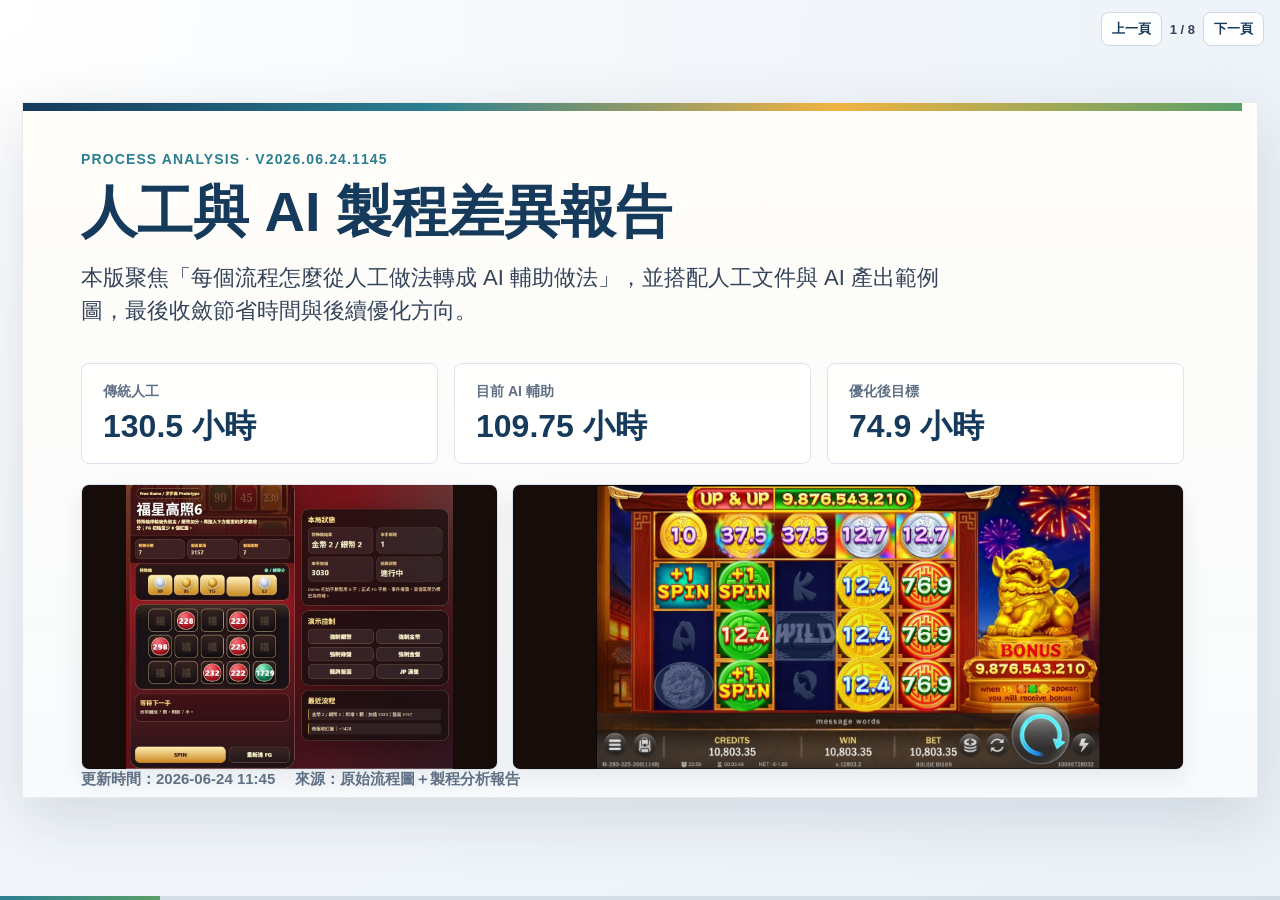
==== functions/game-design/index.html @ 64826c6e "新增企劃成果頁(自包含打包 game-design/，企劃卡片接上連結)＋Client 更新為福星6新版 Co-Authored-By: Claude Opus 4.8 (1M context) <n" ====
<!doctype html>
<html lang="zh-Hant">
<head>
  <meta charset="utf-8">
  <meta name="viewport" content="width=device-width, initial-scale=1">
  <title>人工與 AI 製程差異報告</title>
  <link rel="stylesheet" href="presentation-editor.css">
  <style>
    :root {
      --bg: #f3f7fb;
      --ink: #182235;
      --muted: #607085;
      --navy: #163a5c;
      --teal: #2b7f90;
      --amber: #f0b342;
      --green: #5a9f69;
      --red: #c7534b;
      --paper: #fffdf8;
      --line: #dce5ee;
      --soft: #f7fafc;
      --shadow: 0 20px 60px rgba(30, 48, 70, .14);
    }
    * { box-sizing: border-box; }
    html, body { height: 100%; }
    body {
      margin: 0;
      background: radial-gradient(circle at top left, #ffffff 0, var(--bg) 44%, #eaf1f7 100%);
      color: var(--ink);
      font-family: -apple-system, BlinkMacSystemFont, "Segoe UI", "Microsoft JhengHei", sans-serif;
      overflow: hidden;
    }
    .stage { width: 100vw; height: 100vh; display: grid; place-items: center; padding: 22px; }
    .deck {
      position: relative;
      width: min(100%, calc(100vh * 16 / 9));
      aspect-ratio: 16 / 9;
      overflow: hidden;
      background: var(--paper);
      border: 1px solid rgba(23, 32, 51, .08);
      box-shadow: var(--shadow);
    }
	    .slide {
	      position: absolute;
	      inset: 0;
	      display: none;
	      padding: 48px 58px 42px;
	      background: linear-gradient(180deg, #fffdf8 0%, #f8fbfd 100%);
	      overflow-x: hidden;
	      overflow-y: auto;
	      scrollbar-gutter: stable;
	    }
    .slide.active { display: flex; flex-direction: column; }
    .slide::before {
      content: "";
      position: absolute;
      inset: 0 0 auto;
      height: 8px;
      background: linear-gradient(90deg, var(--navy), var(--teal), var(--amber), var(--green));
    }
    .kicker { color: var(--teal); font-size: 14px; font-weight: 900; letter-spacing: .08em; text-transform: uppercase; }
    h1, h2, h3, p { margin: 0; }
    h1 { margin-top: 14px; max-width: 950px; color: var(--navy); font-size: 56px; line-height: 1.12; letter-spacing: 0; }
    h2 { margin-top: 10px; color: var(--navy); font-size: 39px; line-height: 1.15; letter-spacing: 0; }
    h3 { color: var(--navy); letter-spacing: 0; }
    .lead { margin-top: 18px; max-width: 900px; color: #35445a; font-size: 22px; line-height: 1.48; }
    .version { margin-top: auto; display: flex; gap: 20px; color: var(--muted); font-size: 15px; font-weight: 800; }
    .hero-strip, .savings-grid {
      display: grid;
      grid-template-columns: repeat(3, minmax(0, 1fr));
      gap: 16px;
      margin-top: 36px;
    }
    .hero-strip div, .saving-card, .compare-panel, .evidence-panel, .insight, .large-image, .optimization-grid div, .phase-split div {
      border: 1px solid var(--line);
      border-radius: 8px;
      background: rgba(255,255,255,.88);
    }
    .hero-strip div, .saving-card { padding: 19px 21px; }
    .hero-strip span, .saving-card span, .panel-head span, .evidence-panel > span, .phase-split span {
      display: block;
      color: var(--muted);
      font-size: 14px;
      font-weight: 900;
    }
    .hero-strip strong, .saving-card strong { display: block; margin-top: 8px; color: var(--navy); font-size: 32px; line-height: 1.08; }
    .saving-card em { display: block; margin-top: 8px; color: #3e5068; font-style: normal; font-size: 16px; font-weight: 800; }
    .saving-card.highlight strong, .saving-card.highlight em { color: var(--green); }
	    .cover-showcase {
	      display: grid;
	      grid-template-columns: .62fr 1fr;
	      gap: 14px;
	      margin-top: 20px;
	      min-height: 286px;
	    }
	    .cover-image {
	      min-width: 0;
	      min-height: 286px;
	      overflow: hidden;
	      border: 1px solid var(--line);
	      border-radius: 8px;
	      background: #f6f2ec;
	      box-shadow: 0 10px 24px rgba(24, 42, 64, .08);
    }
    .cover-image img {
      width: 100%;
      height: 100%;
	      object-fit: contain;
	      background: #160d0b;
	    }
	    .cover-showcase figure {
	      min-width: 0;
	      min-height: 286px;
	      padding: 10px;
	      border: 1px solid var(--line);
	      border-radius: 8px;
	      background: #fff;
	      box-shadow: 0 10px 24px rgba(24, 42, 64, .08);
	      display: flex;
	      flex-direction: column;
	    }
	    .cover-showcase figure .image-link-wrap {
	      flex: 1;
	      min-height: 0;
	      display: flex;
	    }
	    .cover-showcase figure img {
	      width: 100%;
	      flex: 1;
	      min-height: 0;
	      object-fit: contain;
	      border-radius: 6px;
	      background: #160d0b;
	    }
    .overview-grid {
      display: grid;
      grid-template-columns: repeat(2, minmax(0, 1fr));
      gap: 22px;
      margin-top: 28px;
      flex: 1;
      min-height: 0;
    }
    .large-image { padding: 14px; display: flex; flex-direction: column; min-height: 0; }
    figure { margin: 0; }
    figcaption { margin-top: 8px; color: var(--muted); font-size: 13px; font-weight: 900; }
    img { max-width: 100%; display: block; }
    .large-image img {
      width: 100%;
      flex: 1;
      min-height: 0;
      object-fit: contain;
      border: 1px solid var(--line);
      border-radius: 6px;
      background: #f4f0e8;
    }
	    .process-layout {
	      display: grid;
	      grid-template-columns: minmax(0, .95fr) minmax(0, .95fr) minmax(280px, .8fr);
	      gap: 16px;
	      margin-top: 24px;
	      flex: 1;
	      min-height: 0;
	    }
	    .compare-panel { padding: 18px; min-height: 0; overflow-x: hidden; overflow-y: auto; }
    .compare-panel.human { border-top: 7px solid var(--amber); }
    .compare-panel.ai { border-top: 7px solid var(--teal); }
    .panel-head { display: flex; justify-content: space-between; gap: 10px; align-items: baseline; }
    .panel-head strong { color: var(--red); font-size: 20px; white-space: nowrap; }
    .compare-panel.ai .panel-head strong { color: var(--teal); }
    .compare-panel h3 { margin-top: 12px; font-size: 23px; line-height: 1.25; }
    ul { margin: 16px 0 0; padding-left: 20px; color: #35445a; font-size: 17px; line-height: 1.45; }
    li + li { margin-top: 9px; }
	    .evidence-panel { padding: 16px; min-height: 0; display: flex; flex-direction: column; overflow-x: hidden; overflow-y: auto; }
	    .evidence-grid { display: grid; gap: 14px; margin-top: 10px; flex: 0 0 auto; overflow: visible; padding-right: 3px; align-items: start; grid-auto-rows: max-content; }
	    .evidence-grid figure { min-height: 0; display: grid; grid-template-rows: auto auto auto; align-content: start; }
    .evidence-grid img {
      width: 100%;
      max-height: 118px;
      object-fit: contain;
      border: 1px solid var(--line);
      border-radius: 6px;
      background: #f4f0e8;
    }
    .insight {
      margin-top: 16px;
      padding: 14px 18px;
      border-left: 8px solid var(--green);
      color: #33465e;
      font-size: 18px;
      line-height: 1.42;
      background: #f7fbf8;
    }
    .evidence-board {
      display: grid;
      grid-template-columns: repeat(5, minmax(0, 1fr));
      gap: 12px;
      margin-top: 26px;
      flex: 1;
      min-height: 0;
    }
    .evidence-board figure {
      border: 1px solid var(--line);
      border-radius: 8px;
      background: #fff;
      padding: 10px;
      min-height: 0;
      display: flex;
      flex-direction: column;
    }
    .evidence-board img {
      width: 100%;
      flex: 1;
      min-height: 0;
      object-fit: contain;
      border-radius: 6px;
      background: #f6f2ec;
      border: 1px solid var(--line);
    }
    .phase-split {
      display: grid;
      grid-template-columns: repeat(2, minmax(0, 1fr));
      gap: 18px;
      margin-top: 24px;
    }
    .phase-split div { padding: 18px; }
    .phase-split strong { display: block; margin-top: 8px; color: var(--navy); font-size: 25px; }
    .phase-split p { margin-top: 8px; color: #4b5b72; font-size: 17px; }
    .final-layout {
      display: grid;
      grid-template-columns: minmax(0, .92fr) minmax(0, 1.08fr);
      gap: 16px;
      margin-top: 18px;
      flex: 0 1 auto;
      min-height: 0;
    }
    .final-savings {
      display: grid;
      gap: 8px;
      min-height: 0;
    }
    .final-savings .saving-card { padding: 10px 14px; }
    .final-savings .saving-card strong { margin-top: 4px; font-size: 24px; }
    .final-savings .saving-card em { margin-top: 4px; font-size: 14px; }
    .phase-mini {
      border: 1px solid var(--line);
      border-radius: 8px;
      background: #fff;
      padding: 9px 14px;
    }
    .phase-mini span {
      display: block;
      color: var(--muted);
      font-size: 13px;
      font-weight: 900;
    }
    .phase-mini strong {
      display: block;
      margin-top: 3px;
      color: var(--navy);
      font-size: 17px;
      line-height: 1.18;
    }
    .phase-mini p { margin-top: 3px; color: #4b5b72; font-size: 13px; }
    .final-optimizations {
      display: grid;
      grid-template-columns: 1fr;
      gap: 12px;
      min-height: 0;
    }
    .final-optimizations div {
      border: 1px solid var(--line);
      border-radius: 8px;
      background: #fff;
      padding: 14px 17px;
      border-left: 7px solid var(--teal);
    }
    .final-optimizations div:nth-child(2) { border-left-color: var(--amber); }
    .final-optimizations div:nth-child(3) { border-left-color: var(--green); }
    .final-optimizations h3 { font-size: 21px; }
    .final-optimizations p { margin-top: 6px; color: #35445a; font-size: 15px; line-height: 1.38; }
    .optimization-grid {
      display: grid;
      grid-template-columns: repeat(3, minmax(0, 1fr));
      gap: 18px;
      margin-top: 32px;
    }
    .optimization-grid div { padding: 24px; border-top: 7px solid var(--teal); }
    .optimization-grid div:nth-child(2) { border-top-color: var(--amber); }
    .optimization-grid div:nth-child(3) { border-top-color: var(--green); }
    .optimization-grid h3 { font-size: 25px; }
    .optimization-grid p { margin-top: 12px; color: #35445a; font-size: 19px; line-height: 1.52; }
    .closing { margin-top: 28px; padding: 20px 24px; border-radius: 8px; background: var(--navy); color: #fff; font-size: 24px; line-height: 1.42; }
    .closing.compact { margin-top: 10px; padding: 10px 16px; font-size: 16px; }
	    .footer { margin-top: auto; padding-top: 18px; display: flex; justify-content: space-between; color: #7d8998; font-size: 13px; font-weight: 900; }
    .controls { position: fixed; top: 12px; right: 16px; display: flex; align-items: center; gap: 8px; z-index: 20; color: #33425a; font-size: 13px; font-weight: 900; }
    .controls button { border: 1px solid #cdd8e4; background: rgba(255,255,255,.92); border-radius: 8px; padding: 7px 10px; color: #183a5a; font: inherit; cursor: pointer; }
    .progress { position: fixed; left: 0; bottom: 0; height: 4px; width: 100%; background: rgba(24,58,90,.12); z-index: 20; }
    .progress i { display: block; height: 100%; width: 0%; background: linear-gradient(90deg, var(--teal), var(--green)); transition: width .25s ease; }
    a { color: var(--teal); font-weight: 900; }
    @media (max-width: 900px) {
      body { overflow: auto; }
      .stage { padding: 8px; height: auto; min-height: 100vh; }
      .deck { width: 100%; aspect-ratio: 16 / 9; min-height: 720px; }
      .slide { padding: 28px 24px; overflow: auto; }
      h1 { font-size: 34px; }
      h2 { font-size: 28px; }
      .lead { font-size: 17px; }
      .hero-strip, .savings-grid, .overview-grid, .process-layout, .evidence-board, .phase-split, .optimization-grid { grid-template-columns: 1fr; }
      .cover-showcase, .final-layout { grid-template-columns: 1fr; height: auto; }
	      .cover-image, .cover-showcase figure { min-height: 148px; }
      .footer { position: static; margin-top: auto; padding-top: 20px; }
      .controls { display: none; }
    }
  </style>
</head>
<body>
  <div class="controls">
    <button type="button" data-prev>上一頁</button>
    <span data-count>1 / 9</span>
    <button type="button" data-next>下一頁</button>
  </div>
  <div class="stage">
    <main class="deck" aria-label="人工與 AI 製程差異報告">
      
      <section class="slide active">
        <div class="kicker">Process Analysis · v2026.06.24.1145</div>
        <h1>人工與 AI 製程差異報告</h1>
        <p class="lead">本版聚焦「每個流程怎麼從人工做法轉成 AI 輔助做法」，並搭配人工文件與 AI 產出範例圖，最後收斂節省時間與後續優化方向。</p>
        <div class="hero-strip">
          <div><span>傳統人工</span><strong>130.5 小時</strong></div>
          <div><span>目前 AI 輔助</span><strong>109.75 小時</strong></div>
          <div><span>優化後目標</span><strong>74.9 小時</strong></div>
        </div>
        <div class="cover-showcase" aria-label="福星高照6 原型畫面示意">
          <div class="cover-image"><img src="assets/cover-fuxing-prototype-dashboard.jpg" alt="福星高照6 原型控制與流程紀錄畫面"></div>
          <div class="cover-image"><img src="assets/cover-fuxing-prototype-gameplay.jpg" alt="福星高照6 免費遊戲盤面示意"></div>
        </div>
        <div class="version"><span>更新時間：2026-06-24 11:45</span><span>來源：原始流程圖＋製程分析報告</span></div>
        <div class="footer"><span>研四部門・老虎機企劃製程分析</span><span>1 / 8</span></div>
      </section>
      <section class="slide">
        <div class="kicker">Overview</div>
        <h2>整體流程：AI 先產初稿，企劃負責驗證與決策</h2>
        
        <div class="overview-grid">
          <figure class="large-image"><img src="assets/phase1-flow.jpg" alt="第一階段流程圖"><figcaption>第一階段：規格設計＋文件製作</figcaption></figure>
          <figure class="large-image"><img src="assets/phase2-flow.jpg" alt="第二階段流程圖"><figcaption>第二階段：實作討論＋產品調校</figcaption></figure>
        </div>
        <div class="insight">報告主軸：AI 不是取代企劃判斷，而是先處理資料整理、初稿、示意圖與文件格式化，讓企劃時間集中在驗證、攻防與品質收斂。</div>
        <div class="footer"><span>研四部門・老虎機企劃製程分析</span><span>2 / 8</span></div>
      </section>
      <section class="slide">
        <div class="kicker">Flow 01</div>
        <h2>流程 1：玩法發想與競品研究</h2>
        
        <div class="process-layout">
          <div class="compare-panel human">
            <div class="panel-head"><span>人工製程</span><strong>約 11.5 小時</strong></div>
            <h3>人工先看影片、比對競品，再整理成可討論資料</h3>
            <ul><li>逐款搜尋競品影片與規則。</li><li>人工判讀玩法特色與市場方向。</li><li>再整理成競品拆解、創新方向與主題包裝內容。</li></ul>
          </div>
          <div class="compare-panel ai">
            <div class="panel-head"><span>AI 製程</span><strong>約 7.8 小時</strong></div>
            <h3>AI 先產競品拆解與方向草稿，企劃再驗證</h3>
            <ul><li>AI 先整理競品拆解、玩法特色與主題方向。</li><li>企劃再確認正確性、補足市場判斷。</li><li>可把空白發想時間轉為快速篩選與取捨。</li></ul>
          </div>
          <div class="evidence-panel">
            <span>文件附圖</span>
            <div class="evidence-grid"><figure><img src="assets/human-docs-top.jpg" alt="人工競品整理範例"><figcaption>人工競品整理範例</figcaption></figure><figure><img src="assets/ai-doc-bottom.jpg" alt="AI 競品/規格產出範例"><figcaption>AI 競品/規格產出範例</figcaption></figure></div>
          </div>
        </div>
        <div class="insight">節省重點：競品研究、創新設計、主題包裝由人工查找改為 AI 先整理，後續優化可放在 reference 品質與驗證流程。</div>
        <div class="footer"><span>研四部門・老虎機企劃製程分析</span><span>3 / 8</span></div>
      </section>
      <section class="slide">
        <div class="kicker">Flow 02</div>
        <h2>流程 2：提案文件與策略來源</h2>
        
        <div class="process-layout">
          <div class="compare-panel human">
            <div class="panel-head"><span>人工製程</span><strong>約 11 小時</strong></div>
            <h3>人工把策略、玩法、畫面示意逐項拼成提案</h3>
            <ul><li>人工整理市場策略來源與提案文字。</li><li>玩法規格、畫面示意與會議說明需要多次補充。</li><li>原型製作過去不是企劃可獨立完成的工作。</li></ul>
          </div>
          <div class="compare-panel ai">
            <div class="panel-head"><span>AI 製程</span><strong>約 9.4 小時</strong></div>
            <h3>AI 產初版提案、畫面示意與可討論原型</h3>
            <ul><li>AI 先生成策略草稿、玩法規格與示意圖。</li><li>複雜功能可先產可玩原型，讓討論有具體畫面。</li><li>企劃再補足取捨、風險與正式提案語言。</li></ul>
          </div>
          <div class="evidence-panel">
            <span>文件附圖</span>
            <div class="evidence-grid"><figure><img src="assets/human-docs-bottom.jpg" alt="人工提案/規格整理範例"><figcaption>人工提案/規格整理範例</figcaption></figure><figure><img src="assets/ai-ui-top.jpg" alt="AI 原型介面範例"><figcaption>AI 原型介面範例</figcaption></figure><figure><img src="assets/ai-doc-mid.jpg" alt="AI 文件產出範例"><figcaption>AI 文件產出範例</figcaption></figure></div>
          </div>
        </div>
        <div class="insight">節省重點：提案不再從空白開始；未來可進一步優化圖像精準度、原型品質與提案通過率。</div>
        <div class="footer"><span>研四部門・老虎機企劃製程分析</span><span>4 / 8</span></div>
      </section>
      <section class="slide">
        <div class="kicker">Flow 03</div>
        <h2>流程 3：規格書與跨職能需求文件</h2>
        
        <div class="process-layout">
          <div class="compare-panel human">
            <div class="panel-head"><span>人工製程</span><strong>約 29 小時</strong></div>
            <h3>人工整理流程圖、規格說明、表演流程與美術/聲音需求</h3>
            <ul><li>流程圖、規格說明、表演流程各自需要人工整理。</li><li>美術需求與聲音需求容易受原型品質與描述精準度影響。</li><li>發包與腳本會議仍需企劃口頭補充背景。</li></ul>
          </div>
          <div class="compare-panel ai">
            <div class="panel-head"><span>AI 製程</span><strong>約 14.55 小時</strong></div>
            <h3>AI 先輸出規格框架，再由企劃做正確性校準</h3>
            <ul><li>AI 可快速產流程圖、規格說明與 info/多國初稿。</li><li>美術/聲音需求可先生成骨架，再由企劃精修。</li><li>跨職能溝通可用同一份規格源頭減少重複說明。</li></ul>
          </div>
          <div class="evidence-panel">
            <span>文件附圖</span>
            <div class="evidence-grid"><figure><img src="assets/ai-doc-mid.jpg" alt="AI 規格文件範例"><figcaption>AI 規格文件範例</figcaption></figure><figure><img src="assets/ai-doc-bottom.jpg" alt="AI 規格/競品頁面範例"><figcaption>AI 規格/競品頁面範例</figcaption></figure></div>
          </div>
        </div>
        <div class="insight">節省重點：規格書製作是目前最能放大 AI 產能的區塊；未來優化在規格文案、流程畫面、美術與聲音需求精準度。</div>
        <div class="footer"><span>研四部門・老虎機企劃製程分析</span><span>5 / 8</span></div>
      </section>
      <section class="slide">
        <div class="kicker">Flow 04</div>
        <h2>流程 4：實作討論與產品調校</h2>
        
        <div class="process-layout">
          <div class="compare-panel human">
            <div class="panel-head"><span>人工製程</span><strong>約 76 小時</strong></div>
            <h3>第二階段仍以人工判斷、跨職能協作與調校為主</h3>
            <ul><li>美術圖、後製特效、版本節奏需要長時間討論。</li><li>DEMO、真金體驗、機率定版仍仰賴人員經驗。</li><li>KPI 會議文件需要整理成主管可讀報告。</li></ul>
          </div>
          <div class="compare-panel ai">
            <div class="panel-head"><span>AI 製程</span><strong>約 74 小時</strong></div>
            <h3>AI 目前僅部分支援，未來以流程優化為主</h3>
            <ul><li>目前 AI 對第二階段直接節省有限。</li><li>可協助整理會議資料、KPI 報告與版本調整紀錄。</li><li>更大的節省來自會議精簡、人員能力與資料整理自動化。</li></ul>
          </div>
          <div class="evidence-panel">
            <span>文件附圖</span>
            <div class="evidence-grid"><figure><img src="assets/phase2-flow.jpg" alt="第二階段實作討論流程"><figcaption>第二階段實作討論流程</figcaption></figure></div>
          </div>
        </div>
        <div class="insight">節省重點：第二階段目前只節省 2 小時，但優化後可再省 25 小時，是下一輪改善重點。</div>
        <div class="footer"><span>研四部門・老虎機企劃製程分析</span><span>6 / 8</span></div>
      </section>
      <section class="slide">
        <div class="kicker">Evidence</div>
        <h2>文件附圖總覽：人工文件 vs AI 產出</h2>
        
        <div class="evidence-board">
          <figure><img src="assets/human-docs-top.jpg" alt="人工文件 1"><figcaption>人工：競品與提案整理</figcaption></figure>
          <figure><img src="assets/human-docs-bottom.jpg" alt="人工文件 2"><figcaption>人工：規格與素材拼貼</figcaption></figure>
          <figure><img src="assets/ai-ui-top.jpg" alt="AI 原型介面"><figcaption>AI：原型介面</figcaption></figure>
          <figure><img src="assets/ai-doc-mid.jpg" alt="AI 文件"><figcaption>AI：策略/文件初稿</figcaption></figure>
          <figure><img src="assets/ai-doc-bottom.jpg" alt="AI 規格範例"><figcaption>AI：競品/規格頁面</figcaption></figure>
        </div>
        <div class="insight">報告時可用這頁說明：人工產出偏向「資料蒐集＋手動拼貼」，AI 產出偏向「快速生成可討論初稿＋原型/文件化」。</div>
        <div class="footer"><span>研四部門・老虎機企劃製程分析</span><span>7 / 8</span></div>
      </section>
      <section class="slide">
        <div class="kicker">Time Saving / Next Optimization</div>
        <h2>AI 製程節省時間與後續優化方向</h2>
        
        <div class="final-layout">
          <div class="final-savings">
            <div class="saving-card"><span>傳統人工總工時</span><strong>130.5 小時</strong></div>
            <div class="saving-card"><span>目前 AI 輔助總工時</span><strong>109.75 小時</strong><em>目前已節省 20.75 小時</em></div>
            <div class="saving-card highlight"><span>優化後目標總工時</span><strong>74.9 小時</strong><em>總節省 55.6 小時 / 42.6%</em></div>
            <div class="phase-mini"><span>第一階段文件製作</span><strong>54.5 → 35.75 → 25.9 小時</strong><p>優化後總節省 28.6 小時。</p></div>
            <div class="phase-mini"><span>第二階段實作討論</span><strong>76 → 74 → 49 小時</strong><p>優化後總節省 27 小時。</p></div>
          </div>
          <div class="final-optimizations">
            <div><h3>提升產出精準度</h3><p>圖像示意、規格文案、流程畫面、美術需求與聲音需求仍需要提高準確度。</p></div>
            <div><h3>精簡討論流程</h3><p>DEMO 會議、真金體驗、機率定版可用 AI 整理議題、紀錄差異與追蹤決議。</p></div>
            <div><h3>建立可重用模板</h3><p>把競品拆解、提案、規格書、KPI 報告固定成模板，提高每次產出品質。</p></div>
          </div>
        </div>
        <div class="closing compact">結論：AI 製程把「初稿產出、文件整理、原型具象化」變成企劃日常流程，讓企劃把時間集中在判斷與品質收斂。</div>
        <div class="footer"><span>研四部門・老虎機企劃製程分析</span><span>8 / 8</span></div>
      </section>
    </main>
  </div>
  <div class="progress"><i data-progress></i></div>
  <script>
    const slides = Array.from(document.querySelectorAll('.slide'));
    const count = document.querySelector('[data-count]');
    const progress = document.querySelector('[data-progress]');
    let index = 0;
    function show(next) {
      index = Math.max(0, Math.min(slides.length - 1, next));
      slides.forEach((slide, i) => slide.classList.toggle('active', i === index));
      count.textContent = `${index + 1} / ${slides.length}`;
      progress.style.width = `${((index + 1) / slides.length) * 100}%`;
      history.replaceState(null, '', `#${index + 1}`);
    }
    document.querySelector('[data-prev]').addEventListener('click', () => show(index - 1));
    document.querySelector('[data-next]').addEventListener('click', () => show(index + 1));
    window.addEventListener('keydown', event => {
      const active = document.activeElement;
      const isEditing = active && (
        active.isContentEditable ||
        active.tagName === 'INPUT' ||
        active.tagName === 'TEXTAREA' ||
        active.tagName === 'SELECT'
      );
      if (isEditing) return;
      if (['ArrowRight', 'PageDown', ' '].includes(event.key)) show(index + 1);
      if (['ArrowLeft', 'PageUp'].includes(event.key)) show(index - 1);
      if (event.key === 'Home') show(0);
      if (event.key === 'End') show(slides.length - 1);
    });
    const initial = Number.parseInt(location.hash.replace('#', ''), 10);
    show(Number.isFinite(initial) ? initial - 1 : 0);
  </script>
</body>
</html>
---- functions/game-design/presentation-editor.css ----
.edit-status {
  position: fixed;
  left: 16px;
  bottom: 14px;
  z-index: 40;
  display: flex;
  gap: 8px;
  align-items: center;
  max-width: min(560px, calc(100vw - 32px));
  padding: 8px 11px;
  border: 1px solid rgba(24, 58, 90, .16);
  border-radius: 8px;
  background: rgba(255, 255, 255, .94);
  box-shadow: 0 10px 24px rgba(24, 42, 64, .12);
  color: #33465e;
  font-size: 12px;
  font-weight: 900;
}

.edit-status::before {
  content: "";
  width: 8px;
  height: 8px;
  border-radius: 50%;
  background: #5a9f69;
}

.edit-status.saving::before { background: #f0b342; }
.edit-status.error::before { background: #c7534b; }

.deck [data-edit][contenteditable="true"] {
  border-radius: 4px;
  cursor: text;
  transition: box-shadow .16s ease, background .16s ease;
}

.deck [data-edit][contenteditable="true"]:hover {
  box-shadow: 0 0 0 1px rgba(43, 127, 144, .28);
  background: rgba(255, 255, 255, .55);
}

.deck [data-edit][contenteditable="true"]:focus {
  outline: none;
  box-shadow: 0 0 0 2px rgba(43, 127, 144, .5);
  background: rgba(255, 255, 255, .9);
}

.editable-figure {
  position: relative;
}

.image-link-wrap {
  display: block;
  width: 100%;
  border: 0;
  padding: 0;
  color: inherit;
  font: inherit;
  text-decoration: none;
  background: transparent;
  cursor: zoom-in;
}

.large-image .image-link-wrap,
.evidence-board .image-link-wrap {
  flex: 1;
  min-height: 0;
  display: flex;
}

.image-placeholder {
  display: none;
  align-items: center;
  justify-content: center;
  min-height: 86px;
  border: 1px dashed #bcc9d6;
  border-radius: 6px;
  background: #f5f7fa;
  color: #75869a;
  font-size: 13px;
  font-weight: 900;
  text-align: center;
}

.image-deleted .image-link-wrap {
  display: none;
}

.image-deleted .image-placeholder {
  display: flex;
}

.image-tools {
  margin-top: 7px;
  border: 1px solid #dce5ee;
  border-radius: 6px;
  background: #ffffff;
  color: #43556d;
  font-size: 12px;
  font-weight: 900;
  position: relative;
  z-index: 5;
}

.image-tools summary {
  padding: 5px 8px;
  cursor: pointer;
  list-style: none;
}

.image-tools summary::-webkit-details-marker {
  display: none;
}

.image-tools summary::before {
  content: "+";
  display: inline-block;
  width: 14px;
  color: #2b7f90;
}

.image-tools[open] summary::before {
  content: "-";
}

.image-tools-panel {
  display: grid;
  gap: 7px;
  padding: 0 8px 8px;
}

.image-tools-row {
  display: flex;
  gap: 6px;
  align-items: center;
  flex-wrap: wrap;
}

.image-upload {
  display: inline-flex;
  align-items: center;
  justify-content: center;
  padding: 5px 8px;
  border-radius: 6px;
  background: #e9f4f6;
  color: #1e6574;
  cursor: pointer;
}

.image-upload input {
  display: none;
}

.image-delete {
  border: 0;
  border-radius: 6px;
  padding: 5px 8px;
  background: #fdecea;
  color: #a83d37;
  font: inherit;
  cursor: pointer;
}

.image-link-input {
  width: 100%;
  min-width: 0;
  border: 1px solid #cdd8e4;
  border-radius: 6px;
  padding: 6px 8px;
  color: #26384f;
  font: inherit;
  background: #fbfdff;
}

.gallery-tools {
  display: flex;
  gap: 8px;
  align-items: center;
  margin-top: 8px;
  position: relative;
  z-index: 6;
}

.gallery-add {
  display: inline-flex;
  align-items: center;
  justify-content: center;
  min-height: 30px;
  padding: 6px 10px;
  border: 1px solid #cdd8e4;
  border-radius: 6px;
  background: #ffffff;
  color: #1e6574;
  font-size: 12px;
  font-weight: 900;
  cursor: pointer;
}

.gallery-add input {
  display: none;
}

.image-lightbox {
  position: fixed;
  inset: 0;
  z-index: 80;
  display: none;
  grid-template-rows: auto minmax(0, 1fr) auto;
  gap: 12px;
  padding: 22px;
  background: rgba(12, 20, 32, .86);
}

.image-lightbox.open {
  display: grid;
}

.lightbox-bar {
  display: flex;
  justify-content: space-between;
  gap: 12px;
  align-items: center;
  color: #fff;
  font-size: 14px;
  font-weight: 900;
}

.lightbox-actions {
  display: flex;
  gap: 8px;
  align-items: center;
}

.lightbox-actions a,
.lightbox-actions button {
  border: 1px solid rgba(255, 255, 255, .38);
  border-radius: 8px;
  padding: 8px 11px;
  background: rgba(255, 255, 255, .12);
  color: #fff;
  font: inherit;
  text-decoration: none;
  cursor: pointer;
}

.lightbox-actions a[hidden] {
  display: none;
}

.image-lightbox img {
  width: 100%;
  height: 100%;
  min-height: 0;
  object-fit: contain;
  border-radius: 8px;
  background: #121820;
}

.lightbox-caption {
  color: rgba(255, 255, 255, .88);
  font-size: 13px;
  font-weight: 800;
  text-align: center;
}

.cover-image .image-link-wrap {
  height: 100%;
}

@media (max-width: 900px) {
  .edit-status {
    position: sticky;
    left: auto;
    bottom: auto;
    margin: 8px;
  }

  .image-lightbox {
    padding: 12px;
  }

  .lightbox-bar {
    align-items: flex-start;
    flex-direction: column;
  }
}
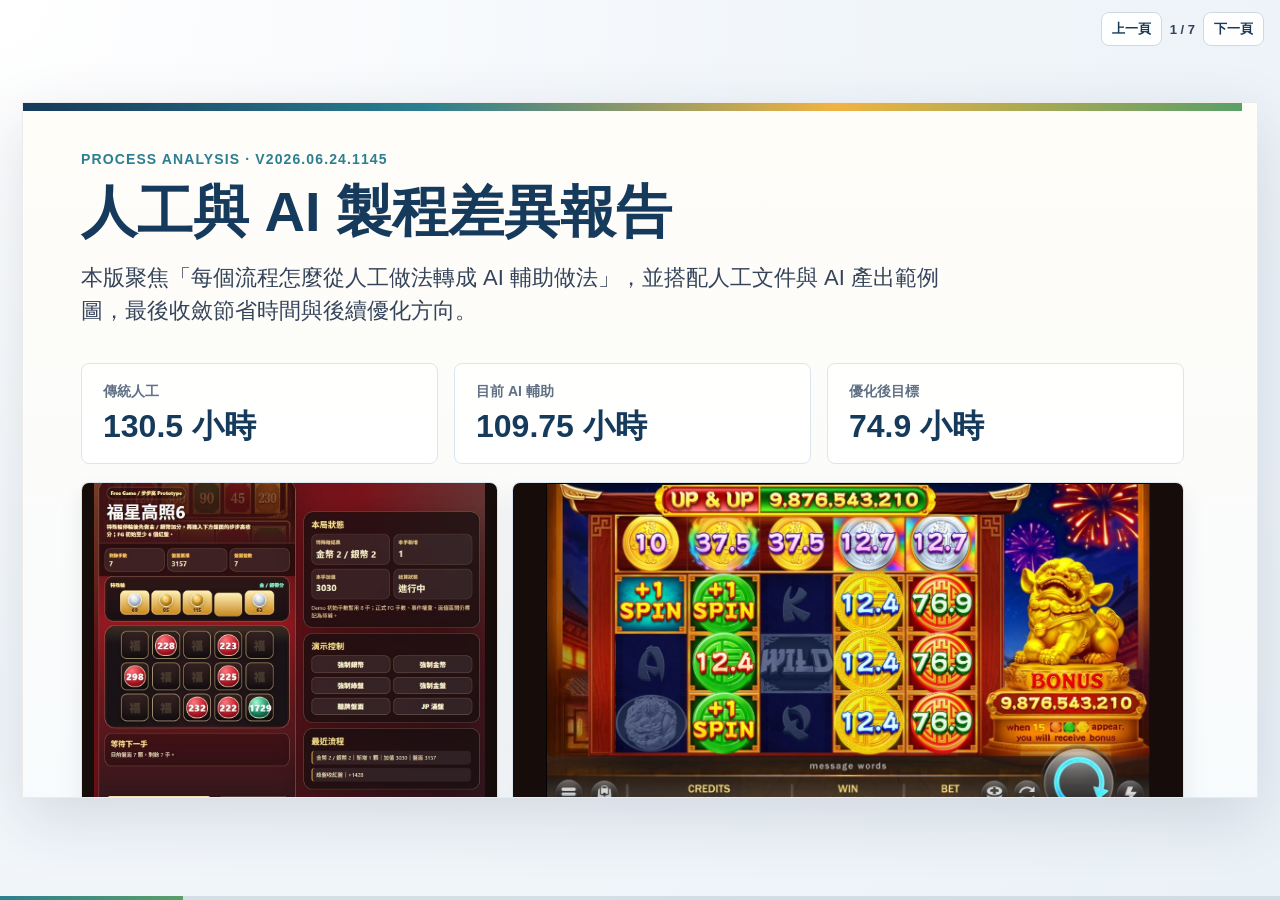
==== commit 74079844: "企劃頁更新為最新版（重抓 8096 簡報，HTML/CSS/素材刷新，去除編輯器腳本） Co-Authored-By: Claude Opus 4.8 (1M context) <noreply@an" ====
--- a/functions/game-design/index.html
+++ b/functions/game-design/index.html
@@ -89,12 +89,12 @@
 	      display: grid;
 	      grid-template-columns: .62fr 1fr;
 	      gap: 14px;
-	      margin-top: 20px;
-	      min-height: 286px;
+		      margin-top: 18px;
+		      min-height: 342px;
 	    }
 	    .cover-image {
 	      min-width: 0;
-	      min-height: 286px;
+		      min-height: 342px;
 	      overflow: hidden;
 	      border: 1px solid var(--line);
 	      border-radius: 8px;
@@ -109,7 +109,7 @@
 	    }
 	    .cover-showcase figure {
 	      min-width: 0;
-	      min-height: 286px;
+		      min-height: 342px;
 	      padding: 10px;
 	      border: 1px solid var(--line);
 	      border-radius: 8px;
@@ -134,12 +134,12 @@
     .overview-grid {
       display: grid;
       grid-template-columns: repeat(2, minmax(0, 1fr));
-      gap: 22px;
-      margin-top: 28px;
+	      gap: 26px;
+	      margin-top: 22px;
       flex: 1;
       min-height: 0;
     }
-    .large-image { padding: 14px; display: flex; flex-direction: column; min-height: 0; }
+	    .large-image { padding: 12px; display: flex; flex-direction: column; min-height: 0; }
     figure { margin: 0; }
     figcaption { margin-top: 8px; color: var(--muted); font-size: 13px; font-weight: 900; }
     img { max-width: 100%; display: block; }
@@ -154,27 +154,27 @@
     }
 	    .process-layout {
 	      display: grid;
-	      grid-template-columns: minmax(0, .95fr) minmax(0, .95fr) minmax(280px, .8fr);
-	      gap: 16px;
-	      margin-top: 24px;
+		      grid-template-columns: minmax(0, .72fr) minmax(0, .72fr) minmax(360px, 1.18fr);
+		      gap: 14px;
+		      margin-top: 20px;
 	      flex: 1;
 	      min-height: 0;
 	    }
-	    .compare-panel { padding: 18px; min-height: 0; overflow-x: hidden; overflow-y: auto; }
+		    .compare-panel { padding: 15px; min-height: 0; overflow-x: hidden; overflow-y: auto; }
     .compare-panel.human { border-top: 7px solid var(--amber); }
     .compare-panel.ai { border-top: 7px solid var(--teal); }
     .panel-head { display: flex; justify-content: space-between; gap: 10px; align-items: baseline; }
     .panel-head strong { color: var(--red); font-size: 20px; white-space: nowrap; }
     .compare-panel.ai .panel-head strong { color: var(--teal); }
-    .compare-panel h3 { margin-top: 12px; font-size: 23px; line-height: 1.25; }
-    ul { margin: 16px 0 0; padding-left: 20px; color: #35445a; font-size: 17px; line-height: 1.45; }
-    li + li { margin-top: 9px; }
-	    .evidence-panel { padding: 16px; min-height: 0; display: flex; flex-direction: column; overflow-x: hidden; overflow-y: auto; }
-	    .evidence-grid { display: grid; gap: 14px; margin-top: 10px; flex: 0 0 auto; overflow: visible; padding-right: 3px; align-items: start; grid-auto-rows: max-content; }
+	    .compare-panel h3 { margin-top: 10px; font-size: 21px; line-height: 1.24; }
+	    ul { margin: 13px 0 0; padding-left: 18px; color: #35445a; font-size: 15px; line-height: 1.38; }
+	    li + li { margin-top: 7px; }
+		    .evidence-panel { padding: 13px; min-height: 0; display: flex; flex-direction: column; overflow-x: hidden; overflow-y: auto; }
+		    .evidence-grid { display: grid; gap: 16px; margin-top: 10px; flex: 0 0 auto; overflow: visible; padding-right: 3px; align-items: start; grid-auto-rows: max-content; }
 	    .evidence-grid figure { min-height: 0; display: grid; grid-template-rows: auto auto auto; align-content: start; }
     .evidence-grid img {
       width: 100%;
-      max-height: 118px;
+	      max-height: 190px;
       object-fit: contain;
       border: 1px solid var(--line);
       border-radius: 6px;
@@ -306,7 +306,7 @@
       .lead { font-size: 17px; }
       .hero-strip, .savings-grid, .overview-grid, .process-layout, .evidence-board, .phase-split, .optimization-grid { grid-template-columns: 1fr; }
       .cover-showcase, .final-layout { grid-template-columns: 1fr; height: auto; }
-	      .cover-image, .cover-showcase figure { min-height: 148px; }
+	      .cover-image, .cover-showcase figure { min-height: 220px; }
       .footer { position: static; margin-top: auto; padding-top: 20px; }
       .controls { display: none; }
     }
@@ -315,7 +315,7 @@
 <body>
   <div class="controls">
     <button type="button" data-prev>上一頁</button>
-    <span data-count>1 / 9</span>
+    <span data-count>1 / 7</span>
     <button type="button" data-next>下一頁</button>
   </div>
   <div class="stage">
@@ -335,7 +335,7 @@
           <div class="cover-image"><img src="assets/cover-fuxing-prototype-gameplay.jpg" alt="福星高照6 免費遊戲盤面示意"></div>
         </div>
         <div class="version"><span>更新時間：2026-06-24 11:45</span><span>來源：原始流程圖＋製程分析報告</span></div>
-        <div class="footer"><span>研四部門・老虎機企劃製程分析</span><span>1 / 8</span></div>
+        <div class="footer"><span>研四部門・老虎機企劃製程分析</span><span>1 / 7</span></div>
       </section>
       <section class="slide">
         <div class="kicker">Overview</div>
@@ -346,7 +346,7 @@
           <figure class="large-image"><img src="assets/phase2-flow.jpg" alt="第二階段流程圖"><figcaption>第二階段：實作討論＋產品調校</figcaption></figure>
         </div>
         <div class="insight">報告主軸：AI 不是取代企劃判斷，而是先處理資料整理、初稿、示意圖與文件格式化，讓企劃時間集中在驗證、攻防與品質收斂。</div>
-        <div class="footer"><span>研四部門・老虎機企劃製程分析</span><span>2 / 8</span></div>
+        <div class="footer"><span>研四部門・老虎機企劃製程分析</span><span>2 / 7</span></div>
       </section>
       <section class="slide">
         <div class="kicker">Flow 01</div>
@@ -369,7 +369,7 @@
           </div>
         </div>
         <div class="insight">節省重點：競品研究、創新設計、主題包裝由人工查找改為 AI 先整理，後續優化可放在 reference 品質與驗證流程。</div>
-        <div class="footer"><span>研四部門・老虎機企劃製程分析</span><span>3 / 8</span></div>
+        <div class="footer"><span>研四部門・老虎機企劃製程分析</span><span>3 / 7</span></div>
       </section>
       <section class="slide">
         <div class="kicker">Flow 02</div>
@@ -392,7 +392,7 @@
           </div>
         </div>
         <div class="insight">節省重點：提案不再從空白開始；未來可進一步優化圖像精準度、原型品質與提案通過率。</div>
-        <div class="footer"><span>研四部門・老虎機企劃製程分析</span><span>4 / 8</span></div>
+        <div class="footer"><span>研四部門・老虎機企劃製程分析</span><span>4 / 7</span></div>
       </section>
       <section class="slide">
         <div class="kicker">Flow 03</div>
@@ -415,7 +415,7 @@
           </div>
         </div>
         <div class="insight">節省重點：規格書製作是目前最能放大 AI 產能的區塊；未來優化在規格文案、流程畫面、美術與聲音需求精準度。</div>
-        <div class="footer"><span>研四部門・老虎機企劃製程分析</span><span>5 / 8</span></div>
+        <div class="footer"><span>研四部門・老虎機企劃製程分析</span><span>5 / 7</span></div>
       </section>
       <section class="slide">
         <div class="kicker">Flow 04</div>
@@ -438,21 +438,7 @@
           </div>
         </div>
         <div class="insight">節省重點：第二階段目前只節省 2 小時，但優化後可再省 25 小時，是下一輪改善重點。</div>
-        <div class="footer"><span>研四部門・老虎機企劃製程分析</span><span>6 / 8</span></div>
-      </section>
-      <section class="slide">
-        <div class="kicker">Evidence</div>
-        <h2>文件附圖總覽：人工文件 vs AI 產出</h2>
-        
-        <div class="evidence-board">
-          <figure><img src="assets/human-docs-top.jpg" alt="人工文件 1"><figcaption>人工：競品與提案整理</figcaption></figure>
-          <figure><img src="assets/human-docs-bottom.jpg" alt="人工文件 2"><figcaption>人工：規格與素材拼貼</figcaption></figure>
-          <figure><img src="assets/ai-ui-top.jpg" alt="AI 原型介面"><figcaption>AI：原型介面</figcaption></figure>
-          <figure><img src="assets/ai-doc-mid.jpg" alt="AI 文件"><figcaption>AI：策略/文件初稿</figcaption></figure>
-          <figure><img src="assets/ai-doc-bottom.jpg" alt="AI 規格範例"><figcaption>AI：競品/規格頁面</figcaption></figure>
-        </div>
-        <div class="insight">報告時可用這頁說明：人工產出偏向「資料蒐集＋手動拼貼」，AI 產出偏向「快速生成可討論初稿＋原型/文件化」。</div>
-        <div class="footer"><span>研四部門・老虎機企劃製程分析</span><span>7 / 8</span></div>
+        <div class="footer"><span>研四部門・老虎機企劃製程分析</span><span>6 / 7</span></div>
       </section>
       <section class="slide">
         <div class="kicker">Time Saving / Next Optimization</div>
@@ -473,7 +459,7 @@
           </div>
         </div>
         <div class="closing compact">結論：AI 製程把「初稿產出、文件整理、原型具象化」變成企劃日常流程，讓企劃把時間集中在判斷與品質收斂。</div>
-        <div class="footer"><span>研四部門・老虎機企劃製程分析</span><span>8 / 8</span></div>
+        <div class="footer"><span>研四部門・老虎機企劃製程分析</span><span>7 / 7</span></div>
       </section>
     </main>
   </div>
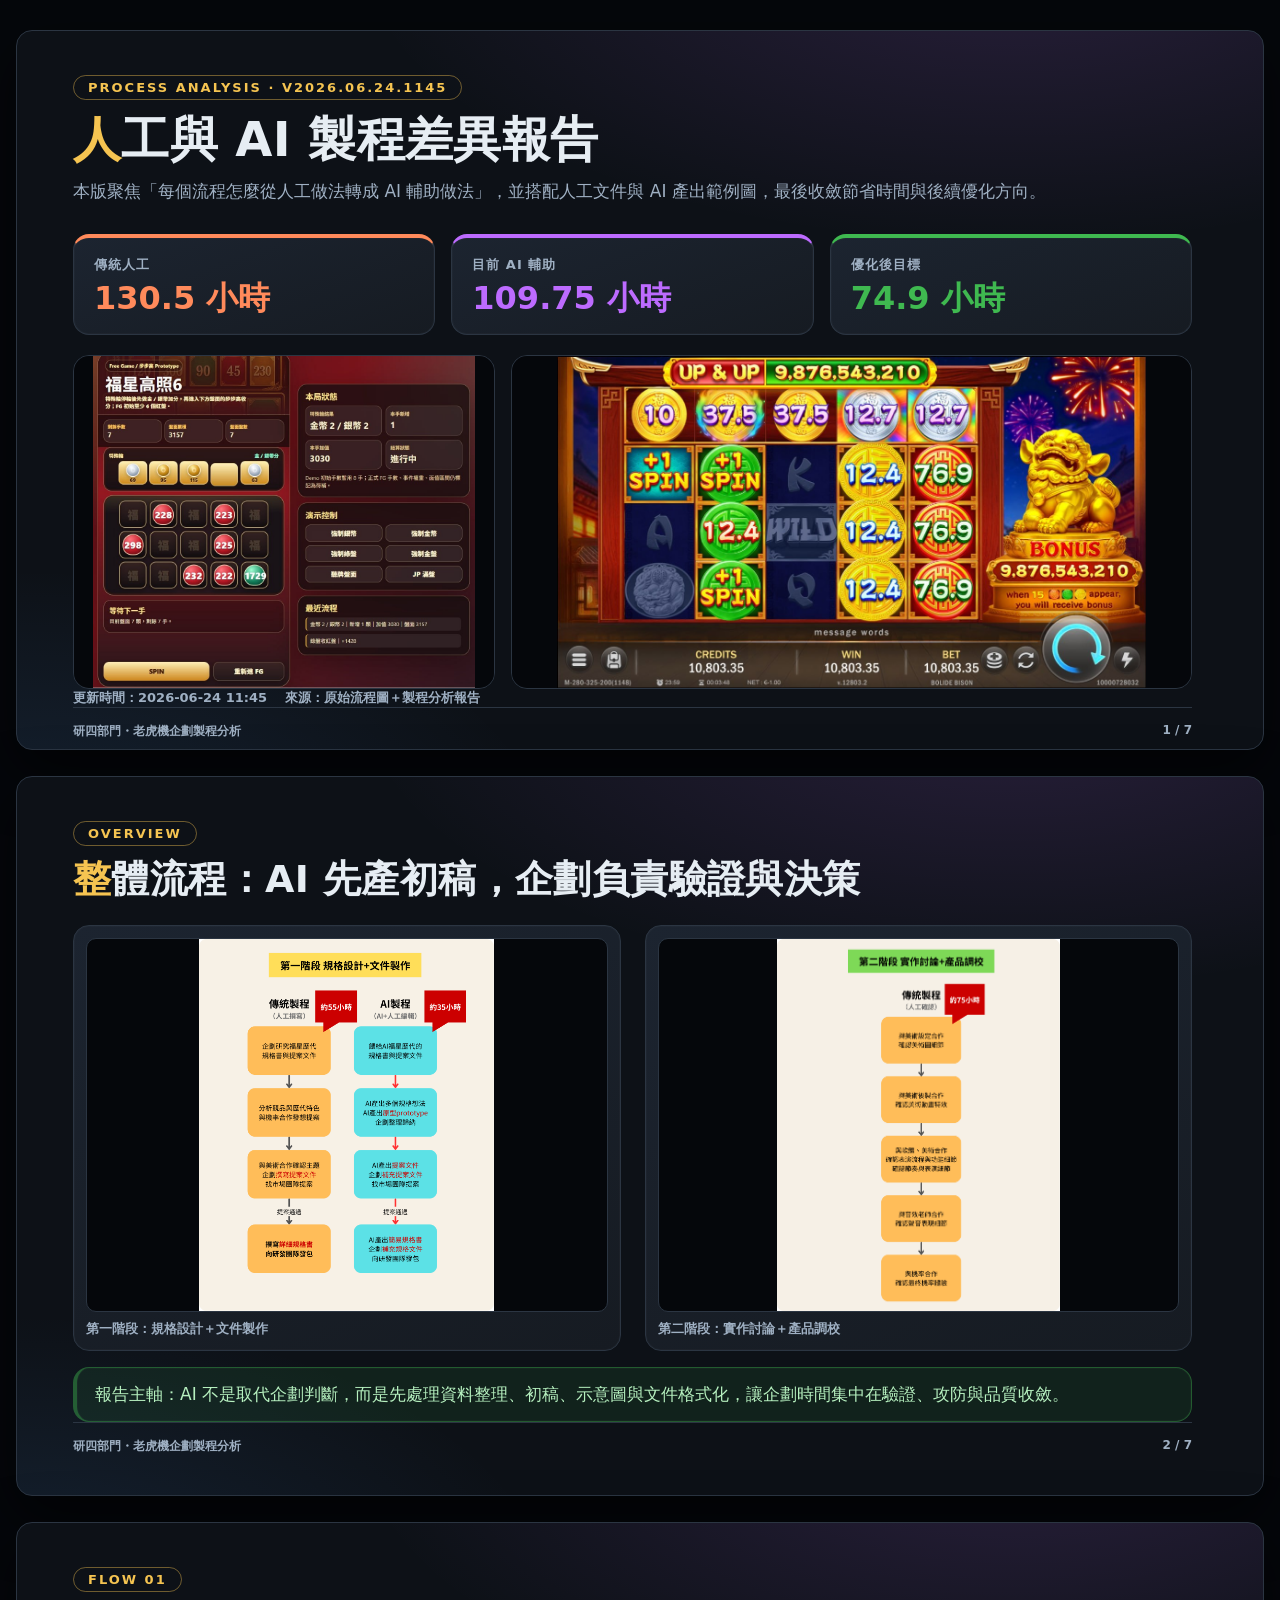
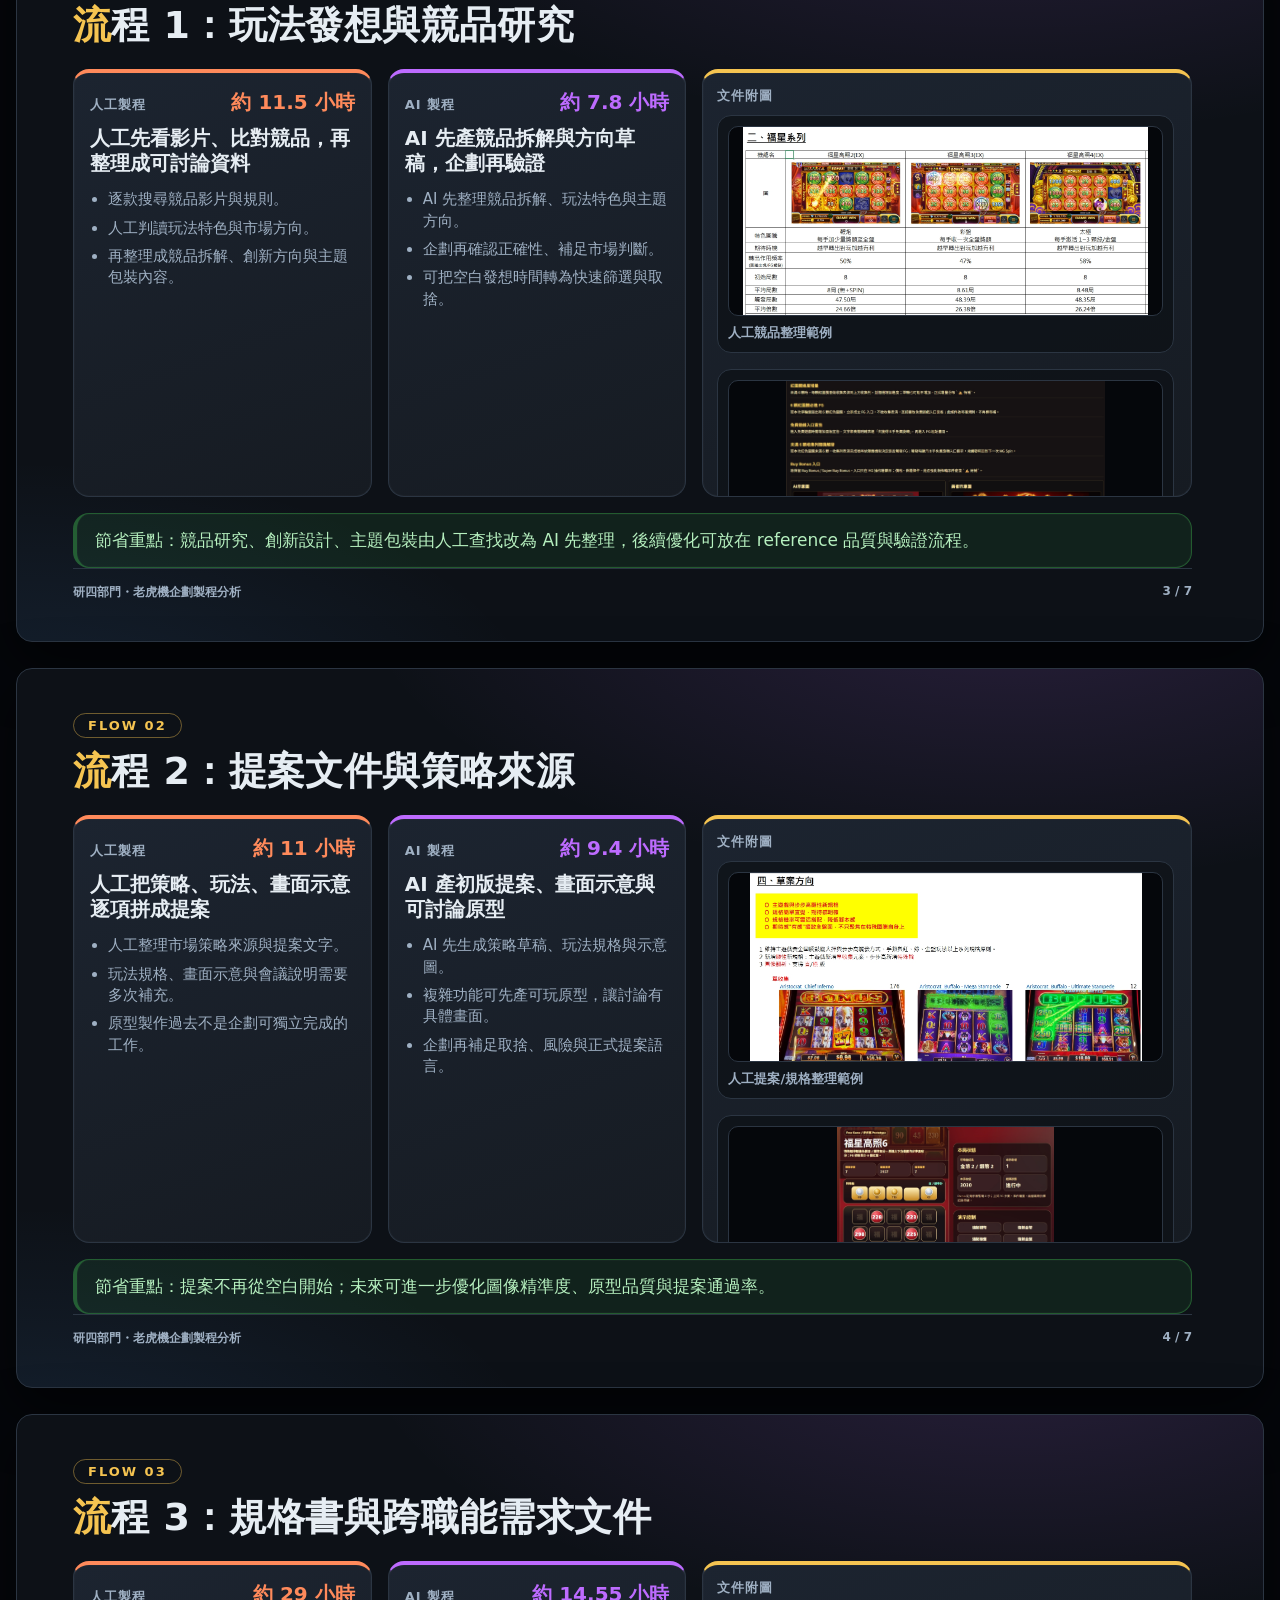
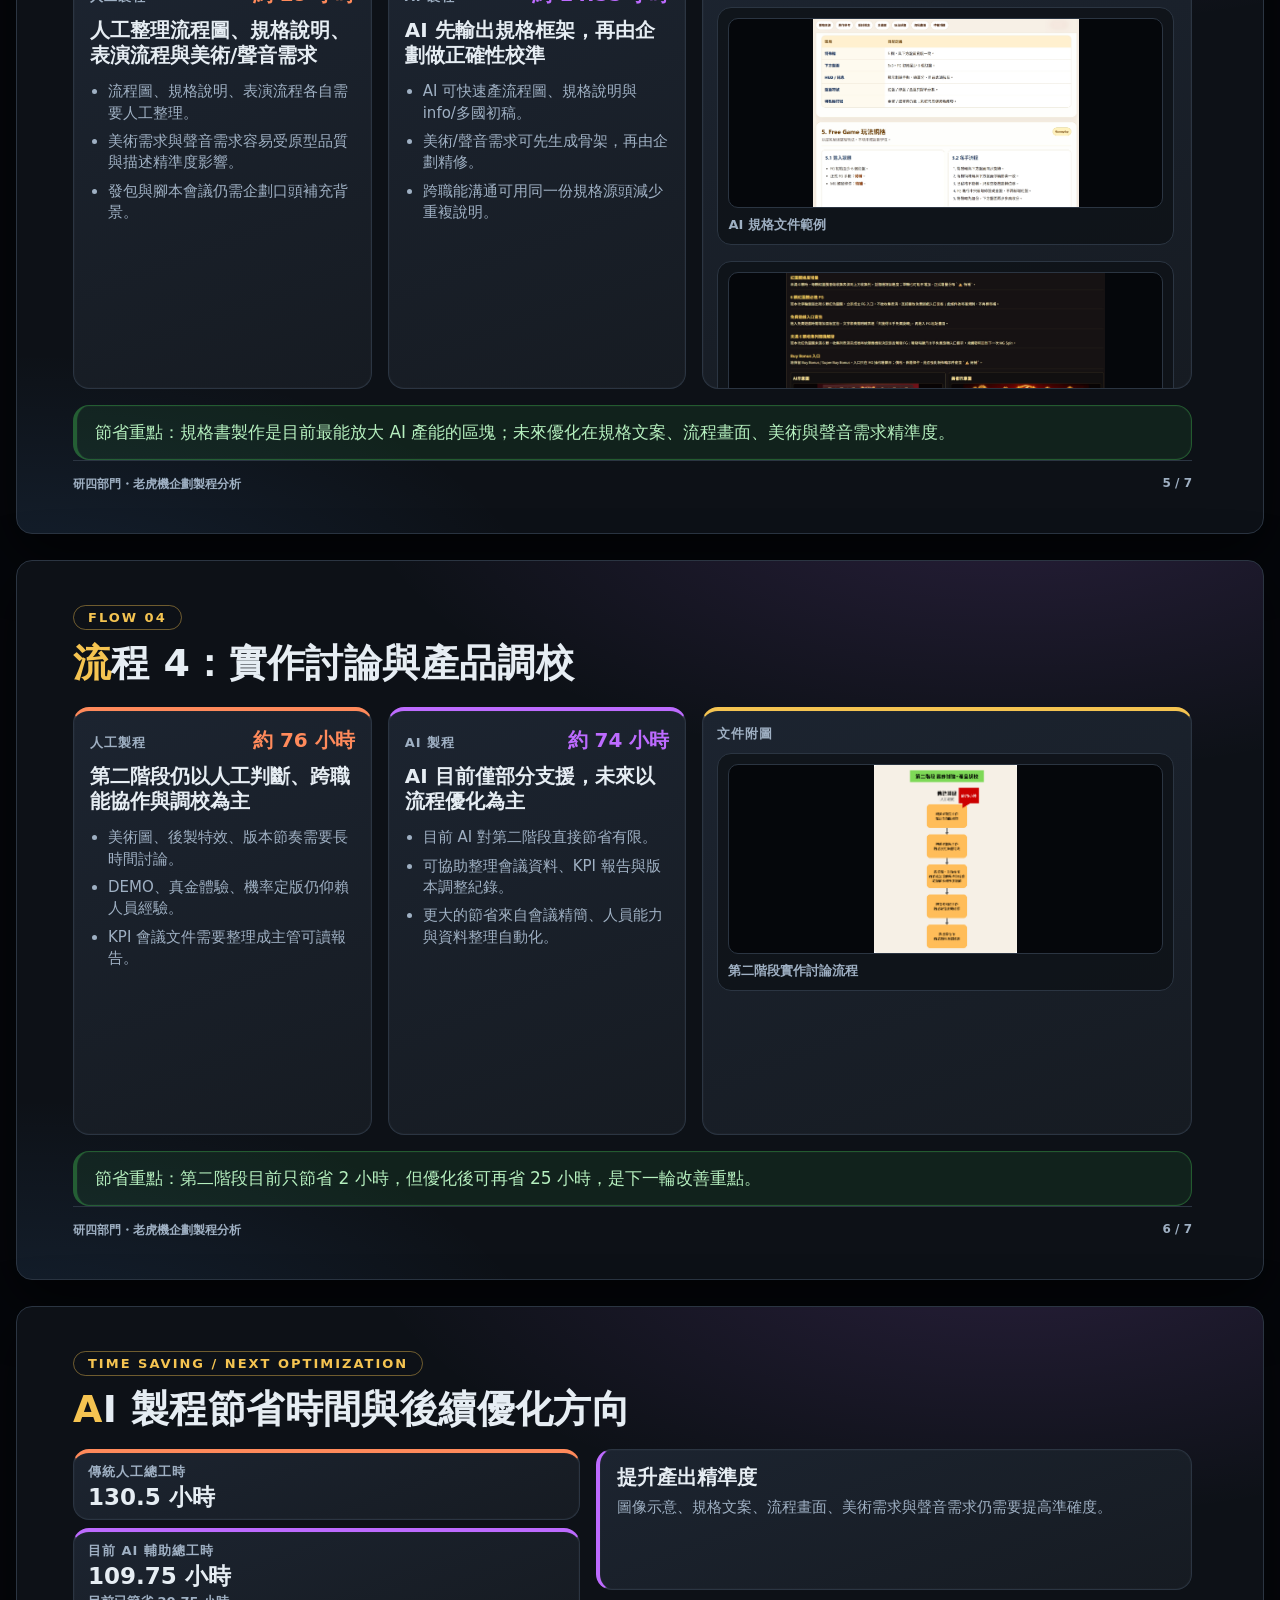
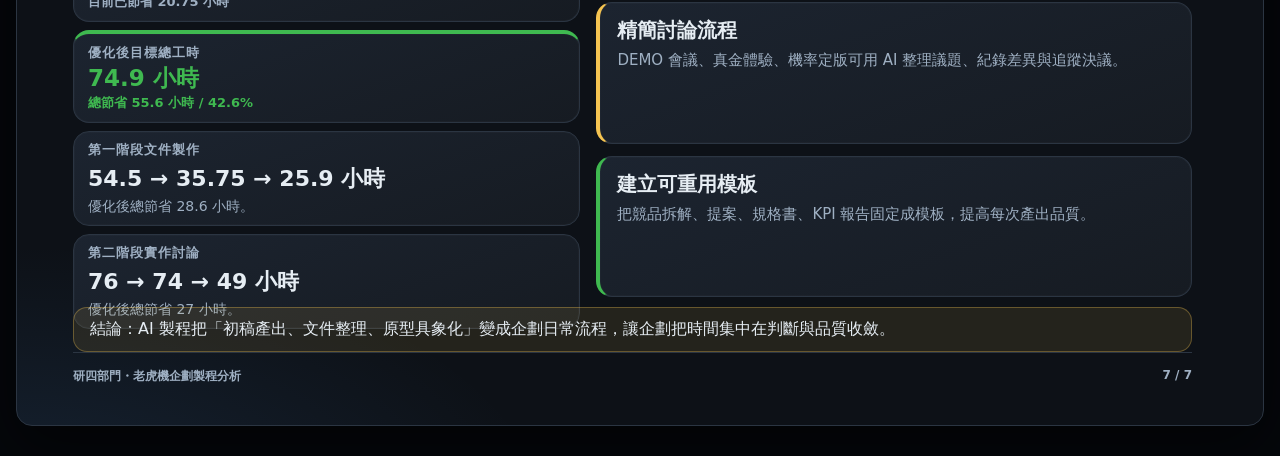
==== commit 263eda4e: "企劃頁換成 g1069 深色風格版（與報告風格一致；保留高解析素材＋lightbox，去除編輯器腳本） Co-Authored-By: Claude Opus 4.8 (1M context) <no" ====
--- a/functions/game-design/index.html
+++ b/functions/game-design/index.html
@@ -7,187 +7,263 @@
   <link rel="stylesheet" href="presentation-editor.css">
   <style>
     :root {
-      --bg: #f3f7fb;
-      --ink: #182235;
-      --muted: #607085;
-      --navy: #163a5c;
-      --teal: #2b7f90;
-      --amber: #f0b342;
-      --green: #5a9f69;
-      --red: #c7534b;
-      --paper: #fffdf8;
-      --line: #dce5ee;
-      --soft: #f7fafc;
-      --shadow: 0 20px 60px rgba(30, 48, 70, .14);
+      --bg: #0d1117;
+      --page: #05070b;
+      --panel: #161b22;
+      --panel2: #1c2430;
+      --ink: #e6edf3;
+      --muted: #9fb0c3;
+      --line: #2b3542;
+      --gold: #f5c451;
+      --green: #3fb950;
+      --blue: #58a6ff;
+      --ai: #bd6bff;
+      --human: #ff8a5b;
+      --danger: #ff7b72;
+      --shadow: 0 20px 60px rgba(0, 0, 0, .55);
     }
     * { box-sizing: border-box; }
-    html, body { height: 100%; }
+    html, body { min-height: 100%; }
     body {
       margin: 0;
-      background: radial-gradient(circle at top left, #ffffff 0, var(--bg) 44%, #eaf1f7 100%);
-      color: var(--ink);
-      font-family: -apple-system, BlinkMacSystemFont, "Segoe UI", "Microsoft JhengHei", sans-serif;
+      background:
+        radial-gradient(900px 480px at 78% -12%, rgba(189, 107, 255, .20), transparent 62%),
+        radial-gradient(760px 420px at 0% 112%, rgba(88, 166, 255, .16), transparent 62%),
+        #05070b;
+      color: var(--ink);
+      font-family: "PingFang TC", "Microsoft JhengHei", "Noto Sans TC", -apple-system, BlinkMacSystemFont, system-ui, sans-serif;
+      overflow-x: hidden;
+      overflow-y: auto;
+    }
+    .stage {
+      width: 100%;
+      min-height: 100vh;
+      padding: 30px 16px;
+    }
+    .deck {
+      width: min(1280px, 100%);
+      margin: 0 auto;
+      display: flex;
+      flex-direction: column;
+      gap: 26px;
+      background: transparent;
+    }
+    .slide {
+      position: relative;
+      width: 100%;
+      min-height: 720px;
+      aspect-ratio: 16 / 9;
+      display: flex;
+      flex-direction: column;
+      padding: 44px 56px 40px;
+      background:
+        radial-gradient(1100px 500px at 80% -12%, rgba(189, 107, 255, .16), transparent 60%),
+        radial-gradient(900px 480px at 0% 115%, rgba(88, 166, 255, .13), transparent 60%),
+        var(--bg);
+      border: 1px solid var(--line);
+      border-radius: 16px;
+      box-shadow: var(--shadow);
       overflow: hidden;
-    }
-    .stage { width: 100vw; height: 100vh; display: grid; place-items: center; padding: 22px; }
-    .deck {
-      position: relative;
-      width: min(100%, calc(100vh * 16 / 9));
-      aspect-ratio: 16 / 9;
-      overflow: hidden;
-      background: var(--paper);
-      border: 1px solid rgba(23, 32, 51, .08);
-      box-shadow: var(--shadow);
-    }
-	    .slide {
-	      position: absolute;
-	      inset: 0;
-	      display: none;
-	      padding: 48px 58px 42px;
-	      background: linear-gradient(180deg, #fffdf8 0%, #f8fbfd 100%);
-	      overflow-x: hidden;
-	      overflow-y: auto;
-	      scrollbar-gutter: stable;
-	    }
-    .slide.active { display: flex; flex-direction: column; }
-    .slide::before {
-      content: "";
-      position: absolute;
-      inset: 0 0 auto;
-      height: 8px;
-      background: linear-gradient(90deg, var(--navy), var(--teal), var(--amber), var(--green));
-    }
-    .kicker { color: var(--teal); font-size: 14px; font-weight: 900; letter-spacing: .08em; text-transform: uppercase; }
+      scrollbar-gutter: stable;
+    }
+    .slide.active { display: flex; }
+    .slide::before { display: none; }
+    .kicker {
+      display: inline-block;
+      width: fit-content;
+      margin-bottom: 12px;
+      padding: 4px 14px;
+      border: 1px solid rgba(245, 196, 81, .42);
+      border-radius: 999px;
+      color: var(--gold);
+      font-size: 13px;
+      font-weight: 800;
+      letter-spacing: 2px;
+      text-transform: uppercase;
+    }
     h1, h2, h3, p { margin: 0; }
-    h1 { margin-top: 14px; max-width: 950px; color: var(--navy); font-size: 56px; line-height: 1.12; letter-spacing: 0; }
-    h2 { margin-top: 10px; color: var(--navy); font-size: 39px; line-height: 1.15; letter-spacing: 0; }
-    h3 { color: var(--navy); letter-spacing: 0; }
-    .lead { margin-top: 18px; max-width: 900px; color: #35445a; font-size: 22px; line-height: 1.48; }
-    .version { margin-top: auto; display: flex; gap: 20px; color: var(--muted); font-size: 15px; font-weight: 800; }
+    h1, h2 {
+      max-width: 940px;
+      color: var(--ink);
+      font-weight: 850;
+      line-height: 1.13;
+      letter-spacing: .4px;
+      text-wrap: pretty;
+    }
+    h1 { font-size: 48px; }
+    h2 { font-size: 38px; }
+    h1::first-letter, h2::first-letter { color: var(--gold); }
+    h3 { color: var(--ink); letter-spacing: 0; }
+    .lead {
+      margin-top: 12px;
+      max-width: 980px;
+      color: var(--muted);
+      font-size: 17px;
+      line-height: 1.62;
+    }
+    .version {
+      margin-top: auto;
+      display: flex;
+      gap: 18px;
+      color: var(--muted);
+      font-size: 13px;
+      font-weight: 800;
+    }
     .hero-strip, .savings-grid {
       display: grid;
       grid-template-columns: repeat(3, minmax(0, 1fr));
       gap: 16px;
-      margin-top: 36px;
-    }
-    .hero-strip div, .saving-card, .compare-panel, .evidence-panel, .insight, .large-image, .optimization-grid div, .phase-split div {
+      margin-top: 28px;
+    }
+    .hero-strip div, .saving-card, .compare-panel, .evidence-panel, .insight, .large-image, .optimization-grid div, .phase-split div,
+    .phase-mini, .final-optimizations div, .cover-image, .cover-showcase figure, .evidence-board figure {
       border: 1px solid var(--line);
-      border-radius: 8px;
-      background: rgba(255,255,255,.88);
-    }
-    .hero-strip div, .saving-card { padding: 19px 21px; }
-    .hero-strip span, .saving-card span, .panel-head span, .evidence-panel > span, .phase-split span {
+      border-radius: 16px;
+      background: linear-gradient(160deg, var(--panel2), var(--panel));
+      box-shadow: 0 0 0 1px rgba(255, 255, 255, .02) inset;
+    }
+    .hero-strip div, .saving-card {
+      padding: 18px 20px;
+      border-top: 4px solid var(--ai);
+    }
+    .hero-strip div:nth-child(1), .saving-card:nth-child(1) { border-top-color: var(--human); }
+    .hero-strip div:nth-child(3), .saving-card.highlight { border-top-color: var(--green); }
+    .hero-strip span, .saving-card span, .panel-head span, .evidence-panel > span, .phase-split span,
+    .phase-mini span {
       display: block;
       color: var(--muted);
-      font-size: 14px;
-      font-weight: 900;
-    }
-    .hero-strip strong, .saving-card strong { display: block; margin-top: 8px; color: var(--navy); font-size: 32px; line-height: 1.08; }
-    .saving-card em { display: block; margin-top: 8px; color: #3e5068; font-style: normal; font-size: 16px; font-weight: 800; }
-    .saving-card.highlight strong, .saving-card.highlight em { color: var(--green); }
-	    .cover-showcase {
-	      display: grid;
-	      grid-template-columns: .62fr 1fr;
-	      gap: 14px;
-		      margin-top: 18px;
-		      min-height: 342px;
-	    }
-	    .cover-image {
-	      min-width: 0;
-		      min-height: 342px;
-	      overflow: hidden;
-	      border: 1px solid var(--line);
-	      border-radius: 8px;
-	      background: #f6f2ec;
-	      box-shadow: 0 10px 24px rgba(24, 42, 64, .08);
-    }
-    .cover-image img {
+      font-size: 13px;
+      font-weight: 800;
+      letter-spacing: 1px;
+    }
+    .hero-strip strong, .saving-card strong {
+      display: block;
+      margin-top: 8px;
+      color: var(--ink);
+      font-size: 32px;
+      line-height: 1.06;
+    }
+    .hero-strip div:nth-child(1) strong { color: var(--human); }
+    .hero-strip div:nth-child(2) strong { color: var(--ai); }
+    .hero-strip div:nth-child(3) strong, .saving-card.highlight strong, .saving-card.highlight em { color: var(--green); }
+    .saving-card em {
+      display: block;
+      margin-top: 8px;
+      color: var(--muted);
+      font-style: normal;
+      font-size: 15px;
+      font-weight: 800;
+    }
+    .cover-showcase {
+      display: grid;
+      grid-template-columns: .62fr 1fr;
+      gap: 16px;
+      margin-top: 20px;
+      min-height: 334px;
+    }
+    .cover-image, .cover-showcase figure {
+      min-width: 0;
+      min-height: 334px;
+      overflow: hidden;
+    }
+    .cover-showcase figure { padding: 10px; display: flex; flex-direction: column; }
+    .cover-image img, .cover-showcase figure img {
       width: 100%;
       height: 100%;
-	      object-fit: contain;
-	      background: #160d0b;
-	    }
-	    .cover-showcase figure {
-	      min-width: 0;
-		      min-height: 342px;
-	      padding: 10px;
-	      border: 1px solid var(--line);
-	      border-radius: 8px;
-	      background: #fff;
-	      box-shadow: 0 10px 24px rgba(24, 42, 64, .08);
-	      display: flex;
-	      flex-direction: column;
-	    }
-	    .cover-showcase figure .image-link-wrap {
-	      flex: 1;
-	      min-height: 0;
-	      display: flex;
-	    }
-	    .cover-showcase figure img {
-	      width: 100%;
-	      flex: 1;
-	      min-height: 0;
-	      object-fit: contain;
-	      border-radius: 6px;
-	      background: #160d0b;
-	    }
+      object-fit: contain;
+      background: #05070b;
+    }
+    .cover-showcase figure .image-link-wrap { flex: 1; min-height: 0; display: flex; }
+    .cover-showcase figure img { flex: 1; min-height: 0; border-radius: 10px; }
     .overview-grid {
       display: grid;
       grid-template-columns: repeat(2, minmax(0, 1fr));
-	      gap: 26px;
-	      margin-top: 22px;
+      gap: 24px;
+      margin-top: 24px;
       flex: 1;
       min-height: 0;
     }
-	    .large-image { padding: 12px; display: flex; flex-direction: column; min-height: 0; }
     figure { margin: 0; }
-    figcaption { margin-top: 8px; color: var(--muted); font-size: 13px; font-weight: 900; }
+    figcaption { margin-top: 8px; color: var(--muted); font-size: 13px; font-weight: 800; }
     img { max-width: 100%; display: block; }
-    .large-image img {
+    .large-image { padding: 12px; display: flex; flex-direction: column; min-height: 0; }
+    .large-image img, .evidence-board img {
       width: 100%;
       flex: 1;
       min-height: 0;
       object-fit: contain;
       border: 1px solid var(--line);
-      border-radius: 6px;
-      background: #f4f0e8;
-    }
-	    .process-layout {
-	      display: grid;
-		      grid-template-columns: minmax(0, .72fr) minmax(0, .72fr) minmax(360px, 1.18fr);
-		      gap: 14px;
-		      margin-top: 20px;
-	      flex: 1;
-	      min-height: 0;
-	    }
-		    .compare-panel { padding: 15px; min-height: 0; overflow-x: hidden; overflow-y: auto; }
-    .compare-panel.human { border-top: 7px solid var(--amber); }
-    .compare-panel.ai { border-top: 7px solid var(--teal); }
+      border-radius: 10px;
+      background: #05070b;
+    }
+    .process-layout {
+      display: grid;
+      grid-template-columns: minmax(0, .72fr) minmax(0, .72fr) minmax(360px, 1.18fr);
+      gap: 16px;
+      margin-top: 22px;
+      flex: 1;
+      min-height: 0;
+    }
+    .compare-panel {
+      padding: 16px;
+      min-height: 0;
+      overflow-x: hidden;
+      overflow-y: auto;
+      border-top: 4px solid var(--human);
+    }
+    .compare-panel.ai { border-top-color: var(--ai); }
     .panel-head { display: flex; justify-content: space-between; gap: 10px; align-items: baseline; }
-    .panel-head strong { color: var(--red); font-size: 20px; white-space: nowrap; }
-    .compare-panel.ai .panel-head strong { color: var(--teal); }
-	    .compare-panel h3 { margin-top: 10px; font-size: 21px; line-height: 1.24; }
-	    ul { margin: 13px 0 0; padding-left: 18px; color: #35445a; font-size: 15px; line-height: 1.38; }
-	    li + li { margin-top: 7px; }
-		    .evidence-panel { padding: 13px; min-height: 0; display: flex; flex-direction: column; overflow-x: hidden; overflow-y: auto; }
-		    .evidence-grid { display: grid; gap: 16px; margin-top: 10px; flex: 0 0 auto; overflow: visible; padding-right: 3px; align-items: start; grid-auto-rows: max-content; }
-	    .evidence-grid figure { min-height: 0; display: grid; grid-template-rows: auto auto auto; align-content: start; }
+    .panel-head strong { color: var(--human); font-size: 20px; white-space: nowrap; }
+    .compare-panel.ai .panel-head strong { color: var(--ai); }
+    .compare-panel h3 { margin-top: 10px; font-size: 20px; line-height: 1.26; }
+    ul { margin: 13px 0 0; padding-left: 18px; color: var(--muted); font-size: 15px; line-height: 1.42; }
+    li + li { margin-top: 7px; }
+    .evidence-panel {
+      padding: 14px;
+      min-height: 0;
+      display: flex;
+      flex-direction: column;
+      overflow-x: hidden;
+      overflow-y: auto;
+      border-top: 4px solid var(--gold);
+    }
+    .evidence-grid {
+      display: grid;
+      gap: 16px;
+      margin-top: 10px;
+      flex: 0 0 auto;
+      overflow: visible;
+      padding-right: 3px;
+      align-items: start;
+      grid-auto-rows: max-content;
+    }
+    .evidence-grid figure {
+      min-height: 0;
+      display: grid;
+      grid-template-rows: auto auto auto;
+      align-content: start;
+      padding: 10px;
+      border: 1px solid var(--line);
+      border-radius: 14px;
+      background: rgba(13, 17, 23, .78);
+    }
     .evidence-grid img {
       width: 100%;
-	      max-height: 190px;
+      max-height: 190px;
       object-fit: contain;
       border: 1px solid var(--line);
-      border-radius: 6px;
-      background: #f4f0e8;
+      border-radius: 10px;
+      background: #05070b;
     }
     .insight {
       margin-top: 16px;
       padding: 14px 18px;
-      border-left: 8px solid var(--green);
-      color: #33465e;
-      font-size: 18px;
-      line-height: 1.42;
-      background: #f7fbf8;
+      border-left: 4px solid var(--green);
+      color: #b6f0bf;
+      font-size: 17px;
+      line-height: 1.46;
+      background: rgba(63, 185, 80, .10);
+      border-color: rgba(63, 185, 80, .38);
     }
     .evidence-board {
       display: grid;
@@ -197,24 +273,7 @@
       flex: 1;
       min-height: 0;
     }
-    .evidence-board figure {
-      border: 1px solid var(--line);
-      border-radius: 8px;
-      background: #fff;
-      padding: 10px;
-      min-height: 0;
-      display: flex;
-      flex-direction: column;
-    }
-    .evidence-board img {
-      width: 100%;
-      flex: 1;
-      min-height: 0;
-      object-fit: contain;
-      border-radius: 6px;
-      background: #f6f2ec;
-      border: 1px solid var(--line);
-    }
+    .evidence-board figure { padding: 10px; min-height: 0; display: flex; flex-direction: column; }
     .phase-split {
       display: grid;
       grid-template-columns: repeat(2, minmax(0, 1fr));
@@ -222,8 +281,14 @@
       margin-top: 24px;
     }
     .phase-split div { padding: 18px; }
-    .phase-split strong { display: block; margin-top: 8px; color: var(--navy); font-size: 25px; }
-    .phase-split p { margin-top: 8px; color: #4b5b72; font-size: 17px; }
+    .phase-split strong, .phase-mini strong {
+      display: block;
+      margin-top: 7px;
+      color: var(--ink);
+      font-size: 22px;
+      line-height: 1.18;
+    }
+    .phase-split p, .phase-mini p { margin-top: 6px; color: var(--muted); font-size: 14px; }
     .final-layout {
       display: grid;
       grid-template-columns: minmax(0, .92fr) minmax(0, 1.08fr);
@@ -232,92 +297,114 @@
       flex: 0 1 auto;
       min-height: 0;
     }
-    .final-savings {
-      display: grid;
-      gap: 8px;
-      min-height: 0;
-    }
+    .final-savings { display: grid; gap: 8px; min-height: 0; }
     .final-savings .saving-card { padding: 10px 14px; }
-    .final-savings .saving-card strong { margin-top: 4px; font-size: 24px; }
-    .final-savings .saving-card em { margin-top: 4px; font-size: 14px; }
-    .phase-mini {
+    .final-savings .saving-card strong { margin-top: 4px; font-size: 23px; }
+    .final-savings .saving-card em { margin-top: 4px; font-size: 13px; }
+    .phase-mini { padding: 9px 14px; }
+    .final-optimizations { display: grid; grid-template-columns: 1fr; gap: 12px; min-height: 0; }
+    .final-optimizations div { padding: 14px 17px; border-left: 4px solid var(--ai); }
+    .final-optimizations div:nth-child(2) { border-left-color: var(--gold); }
+    .final-optimizations div:nth-child(3) { border-left-color: var(--green); }
+    .final-optimizations h3 { font-size: 20px; }
+    .final-optimizations p { margin-top: 6px; color: var(--muted); font-size: 15px; line-height: 1.38; }
+    .optimization-grid { display: grid; grid-template-columns: repeat(3, minmax(0, 1fr)); gap: 18px; margin-top: 32px; }
+    .optimization-grid div { padding: 24px; border-top: 4px solid var(--ai); }
+    .optimization-grid div:nth-child(2) { border-top-color: var(--gold); }
+    .optimization-grid div:nth-child(3) { border-top-color: var(--green); }
+    .optimization-grid h3 { font-size: 24px; }
+    .optimization-grid p { margin-top: 12px; color: var(--muted); font-size: 18px; line-height: 1.52; }
+    .closing {
+      margin-top: 28px;
+      padding: 18px 22px;
+      border: 1px solid rgba(245, 196, 81, .32);
+      border-radius: 14px;
+      background: rgba(245, 196, 81, .10);
+      color: var(--ink);
+      font-size: 22px;
+      line-height: 1.42;
+    }
+    .closing.compact { margin-top: 10px; padding: 10px 16px; font-size: 16px; }
+    .footer {
+      margin-top: auto;
+      padding-top: 15px;
+      display: flex;
+      justify-content: space-between;
+      color: var(--muted);
+      font-size: 12px;
+      font-weight: 800;
+      border-top: 1px solid var(--line);
+    }
+    .controls {
+      display: none;
+    }
+    .controls button {
       border: 1px solid var(--line);
-      border-radius: 8px;
-      background: #fff;
-      padding: 9px 14px;
-    }
-    .phase-mini span {
-      display: block;
-      color: var(--muted);
-      font-size: 13px;
-      font-weight: 900;
-    }
-    .phase-mini strong {
-      display: block;
-      margin-top: 3px;
-      color: var(--navy);
-      font-size: 17px;
-      line-height: 1.18;
-    }
-    .phase-mini p { margin-top: 3px; color: #4b5b72; font-size: 13px; }
-    .final-optimizations {
-      display: grid;
-      grid-template-columns: 1fr;
-      gap: 12px;
-      min-height: 0;
-    }
-    .final-optimizations div {
-      border: 1px solid var(--line);
-      border-radius: 8px;
-      background: #fff;
-      padding: 14px 17px;
-      border-left: 7px solid var(--teal);
-    }
-    .final-optimizations div:nth-child(2) { border-left-color: var(--amber); }
-    .final-optimizations div:nth-child(3) { border-left-color: var(--green); }
-    .final-optimizations h3 { font-size: 21px; }
-    .final-optimizations p { margin-top: 6px; color: #35445a; font-size: 15px; line-height: 1.38; }
-    .optimization-grid {
-      display: grid;
-      grid-template-columns: repeat(3, minmax(0, 1fr));
-      gap: 18px;
-      margin-top: 32px;
-    }
-    .optimization-grid div { padding: 24px; border-top: 7px solid var(--teal); }
-    .optimization-grid div:nth-child(2) { border-top-color: var(--amber); }
-    .optimization-grid div:nth-child(3) { border-top-color: var(--green); }
-    .optimization-grid h3 { font-size: 25px; }
-    .optimization-grid p { margin-top: 12px; color: #35445a; font-size: 19px; line-height: 1.52; }
-    .closing { margin-top: 28px; padding: 20px 24px; border-radius: 8px; background: var(--navy); color: #fff; font-size: 24px; line-height: 1.42; }
-    .closing.compact { margin-top: 10px; padding: 10px 16px; font-size: 16px; }
-	    .footer { margin-top: auto; padding-top: 18px; display: flex; justify-content: space-between; color: #7d8998; font-size: 13px; font-weight: 900; }
-    .controls { position: fixed; top: 12px; right: 16px; display: flex; align-items: center; gap: 8px; z-index: 20; color: #33425a; font-size: 13px; font-weight: 900; }
-    .controls button { border: 1px solid #cdd8e4; background: rgba(255,255,255,.92); border-radius: 8px; padding: 7px 10px; color: #183a5a; font: inherit; cursor: pointer; }
-    .progress { position: fixed; left: 0; bottom: 0; height: 4px; width: 100%; background: rgba(24,58,90,.12); z-index: 20; }
-    .progress i { display: block; height: 100%; width: 0%; background: linear-gradient(90deg, var(--teal), var(--green)); transition: width .25s ease; }
-    a { color: var(--teal); font-weight: 900; }
+      background: rgba(22, 27, 34, .92);
+      border-radius: 10px;
+      padding: 7px 10px;
+      color: var(--ink);
+      font: inherit;
+      cursor: pointer;
+    }
+    .progress { display: none; }
+    .progress i { display: none; }
+    a { color: var(--blue); font-weight: 900; }
+
+    .edit-status {
+      border-color: var(--line);
+      background: rgba(22, 27, 34, .96);
+      box-shadow: 0 10px 28px rgba(0, 0, 0, .38);
+      color: var(--ink);
+    }
+    .deck [data-edit][contenteditable="true"]:hover {
+      box-shadow: 0 0 0 1px rgba(88, 166, 255, .38);
+      background: rgba(88, 166, 255, .08);
+    }
+    .deck [data-edit][contenteditable="true"]:focus {
+      box-shadow: 0 0 0 2px rgba(88, 166, 255, .55);
+      background: rgba(22, 27, 34, .86);
+    }
+    .image-tools {
+      border-color: var(--line);
+      background: rgba(13, 17, 23, .96);
+      color: var(--muted);
+    }
+    .image-tools summary::before { color: var(--gold); }
+    .image-upload, .gallery-add {
+      border-color: rgba(88, 166, 255, .40);
+      background: rgba(88, 166, 255, .12);
+      color: #bcdcff;
+    }
+    .image-delete { background: rgba(255, 123, 114, .14); color: #ffb4ad; }
+    .image-link-input {
+      border-color: var(--line);
+      background: #0d1117;
+      color: var(--ink);
+    }
+    .image-placeholder {
+      border-color: var(--line);
+      background: #0d1117;
+      color: var(--muted);
+    }
+
     @media (max-width: 900px) {
-      body { overflow: auto; }
-      .stage { padding: 8px; height: auto; min-height: 100vh; }
-      .deck { width: 100%; aspect-ratio: 16 / 9; min-height: 720px; }
-      .slide { padding: 28px 24px; overflow: auto; }
+      body { overflow-x: hidden; overflow-y: auto; }
+      .stage { padding: 8px; min-height: 100vh; }
+      .deck { width: 100%; gap: 14px; }
+      .slide { padding: 28px 24px; min-height: 720px; overflow: auto; }
       h1 { font-size: 34px; }
       h2 { font-size: 28px; }
       .lead { font-size: 17px; }
       .hero-strip, .savings-grid, .overview-grid, .process-layout, .evidence-board, .phase-split, .optimization-grid { grid-template-columns: 1fr; }
       .cover-showcase, .final-layout { grid-template-columns: 1fr; height: auto; }
-	      .cover-image, .cover-showcase figure { min-height: 220px; }
+      .cover-image, .cover-showcase figure { min-height: 220px; }
       .footer { position: static; margin-top: auto; padding-top: 20px; }
       .controls { display: none; }
     }
   </style>
 </head>
 <body>
-  <div class="controls">
-    <button type="button" data-prev>上一頁</button>
-    <span data-count>1 / 7</span>
-    <button type="button" data-next>下一頁</button>
-  </div>
   <div class="stage">
     <main class="deck" aria-label="人工與 AI 製程差異報告">
       
@@ -466,34 +553,21 @@
   <div class="progress"><i data-progress></i></div>
   <script>
     const slides = Array.from(document.querySelectorAll('.slide'));
-    const count = document.querySelector('[data-count]');
-    const progress = document.querySelector('[data-progress]');
-    let index = 0;
-    function show(next) {
-      index = Math.max(0, Math.min(slides.length - 1, next));
-      slides.forEach((slide, i) => slide.classList.toggle('active', i === index));
-      count.textContent = `${index + 1} / ${slides.length}`;
-      progress.style.width = `${((index + 1) / slides.length) * 100}%`;
-      history.replaceState(null, '', `#${index + 1}`);
-    }
-    document.querySelector('[data-prev]').addEventListener('click', () => show(index - 1));
-    document.querySelector('[data-next]').addEventListener('click', () => show(index + 1));
-    window.addEventListener('keydown', event => {
-      const active = document.activeElement;
-      const isEditing = active && (
-        active.isContentEditable ||
-        active.tagName === 'INPUT' ||
-        active.tagName === 'TEXTAREA' ||
-        active.tagName === 'SELECT'
-      );
-      if (isEditing) return;
-      if (['ArrowRight', 'PageDown', ' '].includes(event.key)) show(index + 1);
-      if (['ArrowLeft', 'PageUp'].includes(event.key)) show(index - 1);
-      if (event.key === 'Home') show(0);
-      if (event.key === 'End') show(slides.length - 1);
-    });
+    slides.forEach((slide, index) => slide.classList.toggle('active', index === 0));
     const initial = Number.parseInt(location.hash.replace('#', ''), 10);
-    show(Number.isFinite(initial) ? initial - 1 : 0);
+    if (Number.isFinite(initial) && slides[initial - 1]) {
+      window.addEventListener('load', () => {
+        const top = slides[initial - 1].getBoundingClientRect().top + window.scrollY - 16;
+        window.scrollTo({ top, behavior: 'auto' });
+      });
+    }
+  </script>
+  <style>.slide img{cursor:zoom-in}</style>
+  <div id="imgbox" onclick="this.style.display='none'" style="display:none;position:fixed;inset:0;z-index:9999;background:rgba(0,0,0,.93);align-items:center;justify-content:center;cursor:zoom-out;padding:2vmin">
+    <img id="imgbox-img" alt="放大檢視" style="max-width:96vw;max-height:96vh;object-fit:contain;box-shadow:0 12px 48px rgba(0,0,0,.7);border-radius:4px">
+  </div>
+  <script>
+    (function(){var box=document.getElementById('imgbox'),bi=document.getElementById('imgbox-img');document.addEventListener('click',function(e){var im=e.target.closest('.slide img');if(!im)return;e.preventDefault();e.stopPropagation();bi.src=im.currentSrc||im.src;box.style.display='flex';});document.addEventListener('keydown',function(e){if(e.key==='Escape')box.style.display='none';});})();
   </script>
 </body>
 </html>
